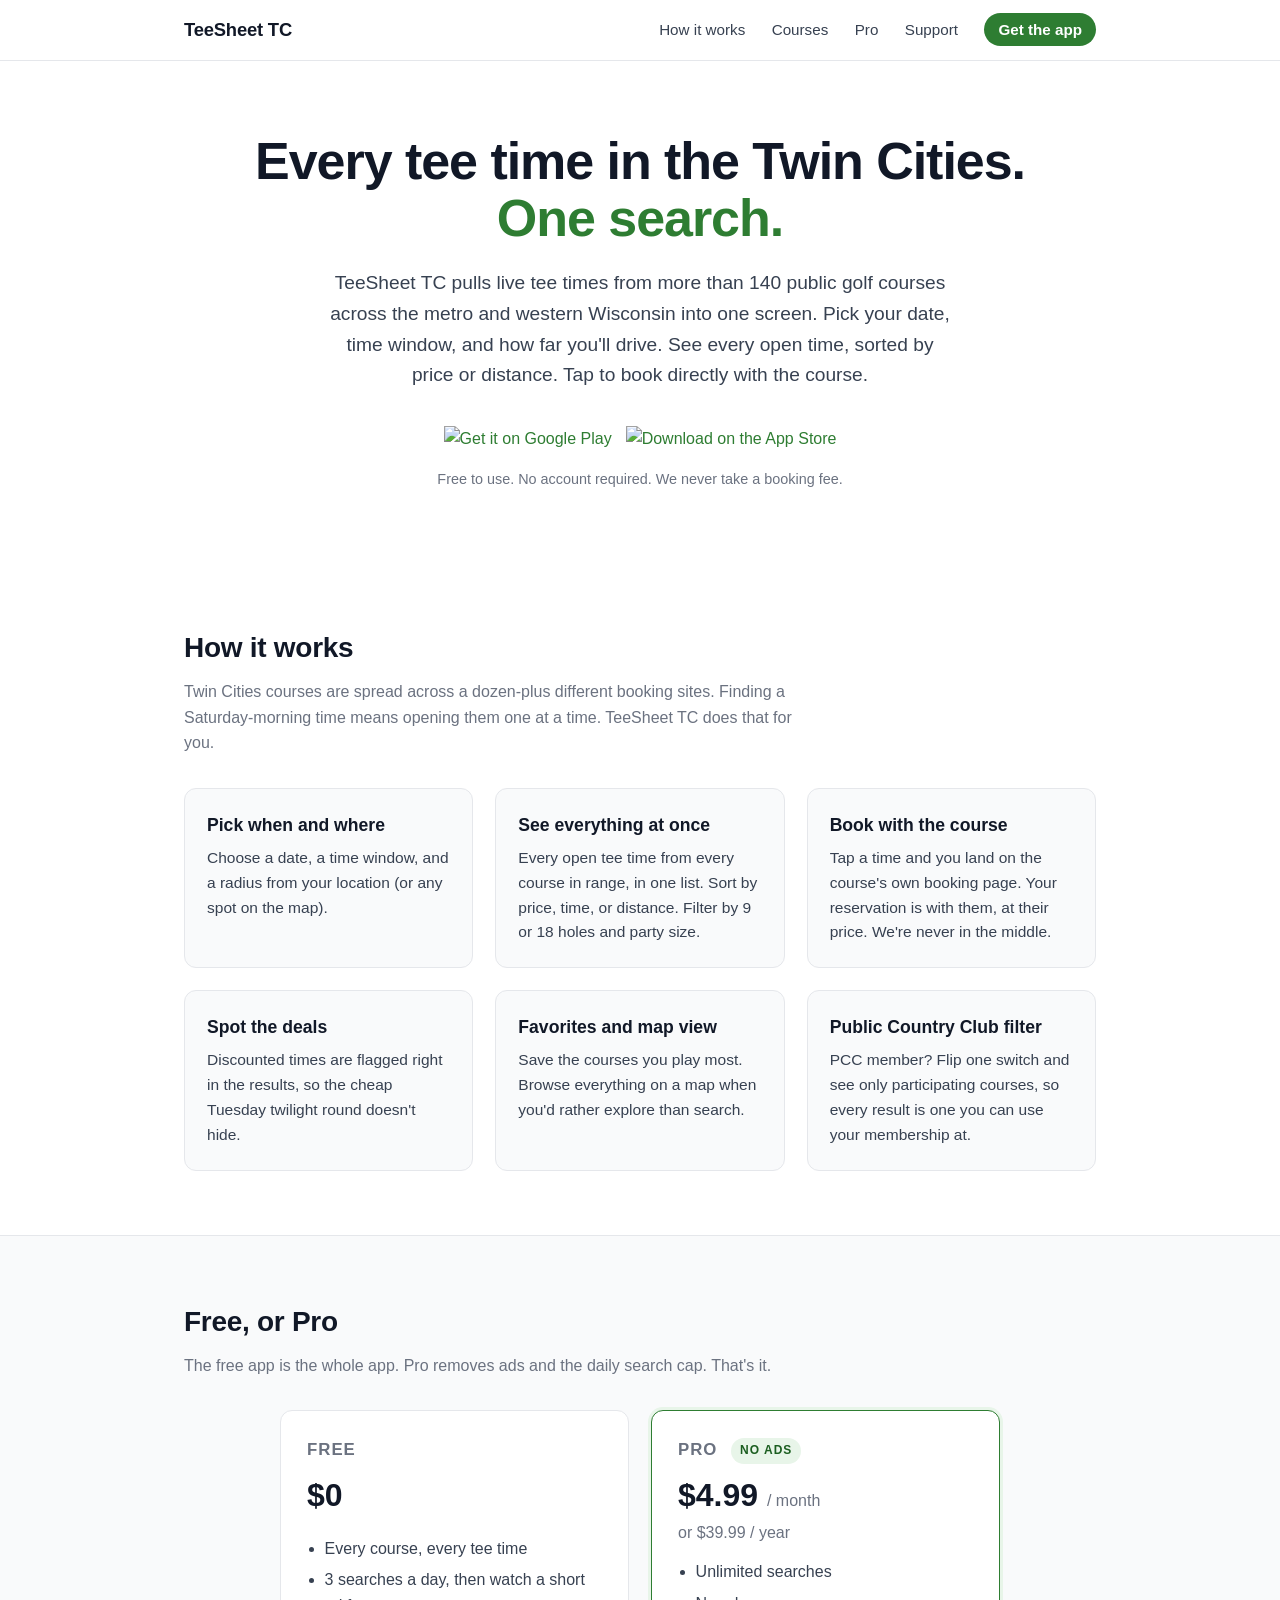
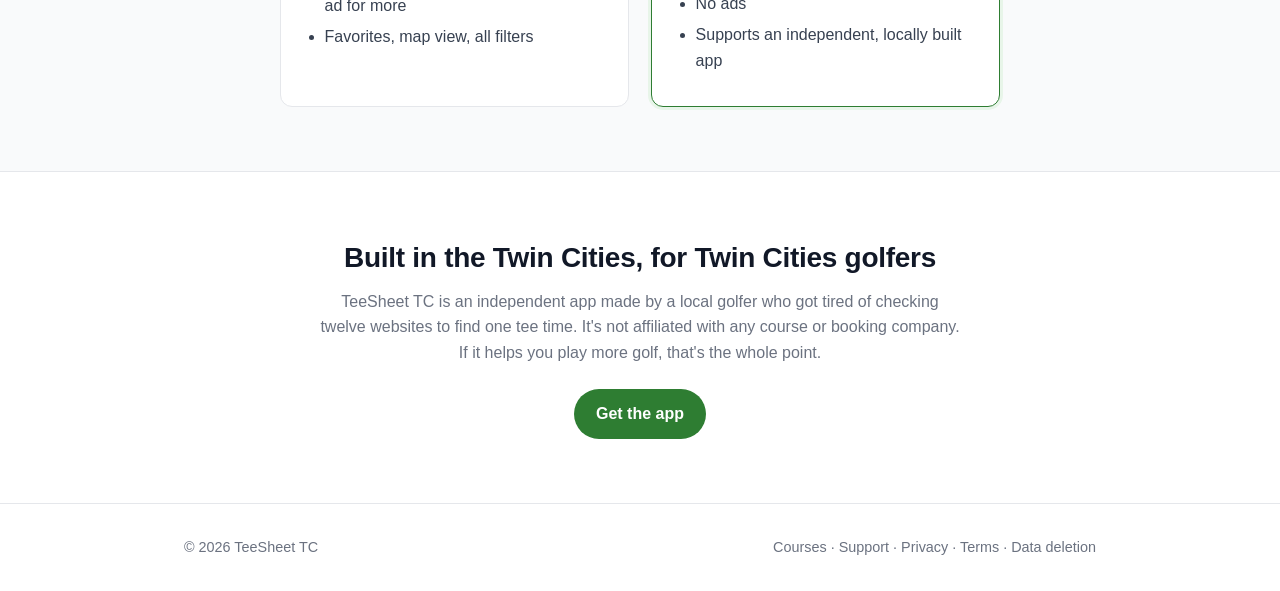
==== index.html @ ec81d826 "Landing: remove emoji icons and stats strip" ====
<!DOCTYPE html>
<html lang="en">
<head>
  <meta charset="UTF-8">
  <meta name="viewport" content="width=device-width, initial-scale=1.0">
  <title>TeeSheet TC — Every Twin Cities Tee Time, One App</title>
  <meta name="description" content="Live tee times from 140+ public golf courses across the Twin Cities metro and western Wisconsin, in one search. Pick a date, time, and distance; book directly with the course.">
  <meta property="og:title" content="TeeSheet TC — Every Twin Cities Tee Time, One App">
  <meta property="og:description" content="Live tee times from 140+ public golf courses across the Twin Cities metro, in one search. Book directly with the course.">
  <meta property="og:type" content="website">
  <link rel="stylesheet" href="styles.css">
</head>
<body>

<header class="site-header">
  <div class="wrap">
    <a class="brand" href="index.html">TeeSheet TC</a>
    <nav class="nav">
      <a href="#how">How it works</a>
      <a href="courses.html">Courses</a>
      <a href="#pro">Pro</a>
      <a href="support.html">Support</a>
      <a class="cta" href="#get">Get the app</a>
    </nav>
  </div>
</header>

<section class="hero" id="get">
  <div class="wrap">
    <h1>Every tee time in the Twin Cities.<br><span>One search.</span></h1>
    <p class="lede">TeeSheet TC pulls live tee times from more than 140 public golf courses across the metro and western Wisconsin into one screen. Pick your date, time window, and how far you'll drive. See every open time, sorted by price or distance. Tap to book directly with the course.</p>
    <div class="badges">
      <a href="https://play.google.com/store/apps/details?id=com.teesheetc.tee_times_app" aria-label="Get it on Google Play">
        <img alt="Get it on Google Play" src="https://play.google.com/intl/en_us/badges/static/images/badges/en_badge_web_generic.png" style="height:72px">
      </a>
      <!-- TODO: replace APP_STORE_ID with the numeric App Store id (apps.apple.com/us/app/teesheet-tc/idNNNNNNNNNN) -->
      <a href="https://apps.apple.com/us/app/teesheet-tc/idAPP_STORE_ID" aria-label="Download on the App Store">
        <img alt="Download on the App Store" src="https://tools.applemediaservices.com/api/badges/download-on-the-app-store/black/en-us?size=250x83" style="height:50px">
      </a>
    </div>
    <p class="fine">Free to use. No account required. We never take a booking fee.</p>
  </div>
</section>


<section class="block" id="how">
  <div class="wrap">
    <h2>How it works</h2>
    <p class="sub">Twin Cities courses are spread across a dozen-plus different booking sites. Finding a Saturday-morning time means opening them one at a time. TeeSheet TC does that for you.</p>
    <div class="grid">
      <div class="card"><h3>Pick when and where</h3><p>Choose a date, a time window, and a radius from your location (or any spot on the map).</p></div>
      <div class="card"><h3>See everything at once</h3><p>Every open tee time from every course in range, in one list. Sort by price, time, or distance. Filter by 9 or 18 holes and party size.</p></div>
      <div class="card"><h3>Book with the course</h3><p>Tap a time and you land on the course's own booking page. Your reservation is with them, at their price. We're never in the middle.</p></div>
      <div class="card"><h3>Spot the deals</h3><p>Discounted times are flagged right in the results, so the cheap Tuesday twilight round doesn't hide.</p></div>
      <div class="card"><h3>Favorites and map view</h3><p>Save the courses you play most. Browse everything on a map when you'd rather explore than search.</p></div>
      <div class="card"><h3>Public Country Club filter</h3><p>PCC member? Flip one switch and see only participating courses, so every result is one you can use your membership at.</p></div>
    </div>
  </div>
</section>

<section class="block" id="pro" style="background: var(--bg-alt); border-top: 1px solid var(--line); border-bottom: 1px solid var(--line);">
  <div class="wrap">
    <h2>Free, or Pro</h2>
    <p class="sub">The free app is the whole app. Pro removes ads and the daily search cap. That's it.</p>
    <div class="plans">
      <div class="plan">
        <h3>Free</h3>
        <div class="price">$0</div>
        <ul>
          <li>Every course, every tee time</li>
          <li>3 searches a day, then watch a short ad for more</li>
          <li>Favorites, map view, all filters</li>
        </ul>
      </div>
      <div class="plan pro">
        <h3>Pro <span class="tag">No ads</span></h3>
        <div class="price">$4.99 <small>/ month</small></div>
        <div class="muted" style="margin-top:-4px">or $39.99 / year</div>
        <ul>
          <li>Unlimited searches</li>
          <li>No ads</li>
          <li>Supports an independent, locally built app</li>
        </ul>
      </div>
    </div>
  </div>
</section>

<section class="block">
  <div class="wrap" style="text-align:center">
    <h2>Built in the Twin Cities, for Twin Cities golfers</h2>
    <p class="sub" style="margin: 0 auto 1.5em">TeeSheet TC is an independent app made by a local golfer who got tired of checking twelve websites to find one tee time. It's not affiliated with any course or booking company. If it helps you play more golf, that's the whole point.</p>
    <a class="cta" href="#get" style="display:inline-block; background: var(--green); color:#fff; padding: 12px 22px; border-radius: 999px; font-weight: 600;">Get the app</a>
  </div>
</section>

<footer class="site-footer">
  <div class="wrap">
    <span>© 2026 TeeSheet TC</span>
    <span>
      <a href="courses.html">Courses</a> ·
      <a href="support.html">Support</a> ·
      <a href="privacy.html">Privacy</a> ·
      <a href="terms.html">Terms</a> ·
      <a href="delete-account.html">Data deletion</a>
    </span>
  </div>
</footer>

</body>
</html>
---- styles.css ----
/* TeeSheet TC marketing site — shared styles. Brand green matches the app's
   seed color (#2E7D32). No framework, no build step. */
:root {
  --green: #2E7D32;
  --green-dark: #1B5E20;
  --green-light: #E8F5E9;
  --ink: #111827;
  --ink-soft: #374151;
  --muted: #6B7280;
  --line: #E5E7EB;
  --bg: #FFFFFF;
  --bg-alt: #F9FAFB;
  --radius: 12px;
  --max: 960px;
}
@media (prefers-color-scheme: dark) {
  :root {
    --green: #66BB6A;
    --green-dark: #81C784;
    --green-light: #1B2E1C;
    --ink: #F3F4F6;
    --ink-soft: #D1D5DB;
    --muted: #9CA3AF;
    --line: #374151;
    --bg: #0F1115;
    --bg-alt: #171A21;
  }
}
* { box-sizing: border-box; }
html { scroll-behavior: smooth; }
body {
  margin: 0;
  font-family: -apple-system, BlinkMacSystemFont, 'Segoe UI', Roboto, Helvetica, Arial, sans-serif;
  color: var(--ink);
  background: var(--bg);
  line-height: 1.6;
  -webkit-font-smoothing: antialiased;
}
a { color: var(--green); text-decoration: none; }
a:hover { text-decoration: underline; }
img { max-width: 100%; height: auto; }
.wrap { max-width: var(--max); margin: 0 auto; padding: 0 24px; }

/* Header / nav */
.site-header { border-bottom: 1px solid var(--line); background: var(--bg); position: sticky; top: 0; z-index: 10; }
.site-header .wrap { display: flex; align-items: center; justify-content: space-between; height: 60px; }
.brand { font-weight: 700; font-size: 1.15rem; color: var(--ink); letter-spacing: -0.01em; }
.brand:hover { text-decoration: none; color: var(--green); }
.nav a { margin-left: 22px; font-size: 0.95rem; color: var(--ink-soft); }
.nav a:hover { color: var(--green); text-decoration: none; }
.nav a.cta { background: var(--green); color: #fff; padding: 8px 14px; border-radius: 999px; font-weight: 600; }
.nav a.cta:hover { background: var(--green-dark); }
@media (max-width: 600px) { .nav a:not(.cta) { display: none; } }

/* Hero */
.hero { padding: 72px 0 56px; text-align: center; }
.hero h1 { font-size: clamp(2rem, 5vw, 3.25rem); line-height: 1.1; margin: 0 0 0.4em; letter-spacing: -0.02em; }
.hero h1 span { color: var(--green); }
.hero .lede { font-size: 1.2rem; color: var(--ink-soft); max-width: 620px; margin: 0 auto 1.8em; }
.badges { display: flex; gap: 14px; justify-content: center; flex-wrap: wrap; align-items: center; }
.badges img { height: 56px; width: auto; }
.badges a:hover { opacity: 0.9; }
.hero .fine { color: var(--muted); font-size: 0.9rem; margin-top: 1.2em; }

/* Sections */
section.block { padding: 64px 0; }
section.block h2 { font-size: 1.75rem; margin: 0 0 0.3em; letter-spacing: -0.01em; }
section.block .sub { color: var(--muted); margin: 0 0 2em; max-width: 640px; }
.grid { display: grid; grid-template-columns: repeat(auto-fit, minmax(260px, 1fr)); gap: 22px; }
.card { background: var(--bg-alt); border: 1px solid var(--line); border-radius: var(--radius); padding: 22px; }
.card h3 { margin: 0 0 0.4em; font-size: 1.1rem; }
.card p { margin: 0; color: var(--ink-soft); font-size: 0.97rem; }

/* Pricing */
.plans { display: grid; grid-template-columns: repeat(auto-fit, minmax(260px, 1fr)); gap: 22px; max-width: 720px; margin: 0 auto; }
.plan { border: 1px solid var(--line); border-radius: var(--radius); padding: 26px; background: var(--bg); }
.plan.pro { border-color: var(--green); box-shadow: 0 0 0 3px var(--green-light); }
.plan h3 { margin: 0; font-size: 1.05rem; text-transform: uppercase; letter-spacing: 0.06em; color: var(--muted); }
.plan .price { font-size: 2rem; font-weight: 700; margin: 6px 0 2px; }
.plan .price small { font-size: 1rem; font-weight: 400; color: var(--muted); }
.plan ul { padding-left: 1.1em; margin: 14px 0 0; color: var(--ink-soft); }
.plan li { margin: 6px 0; }
.tag { display: inline-block; background: var(--green-light); color: var(--green-dark); font-size: 0.75rem; font-weight: 700; padding: 3px 9px; border-radius: 999px; margin-left: 8px; vertical-align: middle; }

/* Course directory */
.toolbar { display: flex; gap: 12px; flex-wrap: wrap; margin-bottom: 18px; }
.toolbar input { flex: 1 1 260px; padding: 10px 14px; border: 1px solid var(--line); border-radius: 8px; font-size: 1rem; background: var(--bg); color: var(--ink); }
.toolbar label { display: flex; align-items: center; gap: 6px; color: var(--ink-soft); font-size: 0.95rem; white-space: nowrap; }
table.courses { width: 100%; border-collapse: collapse; font-size: 0.95rem; }
table.courses th, table.courses td { text-align: left; padding: 10px 12px; border-bottom: 1px solid var(--line); }
table.courses th { color: var(--muted); font-weight: 600; font-size: 0.8rem; text-transform: uppercase; letter-spacing: 0.05em; }
table.courses tr:hover td { background: var(--bg-alt); }
.pcc { display: inline-block; background: var(--green-light); color: var(--green-dark); font-size: 0.7rem; font-weight: 700; padding: 2px 7px; border-radius: 4px; }
.muted { color: var(--muted); }
@media (max-width: 600px) { table.courses .hide-sm { display: none; } }

/* Footer */
.site-footer { border-top: 1px solid var(--line); padding: 32px 0; color: var(--muted); font-size: 0.9rem; }
.site-footer .wrap { display: flex; flex-wrap: wrap; gap: 10px 24px; align-items: center; justify-content: space-between; }
.site-footer a { color: var(--muted); }
.site-footer a:hover { color: var(--green); }

/* Simple content pages (support etc.) */
.prose { max-width: 720px; margin: 0 auto; padding: 56px 24px; }
.prose h1 { font-size: 2rem; margin-bottom: 0.3em; }
.prose h2 { font-size: 1.25rem; margin-top: 1.6em; }
.prose p, .prose li { color: var(--ink-soft); }
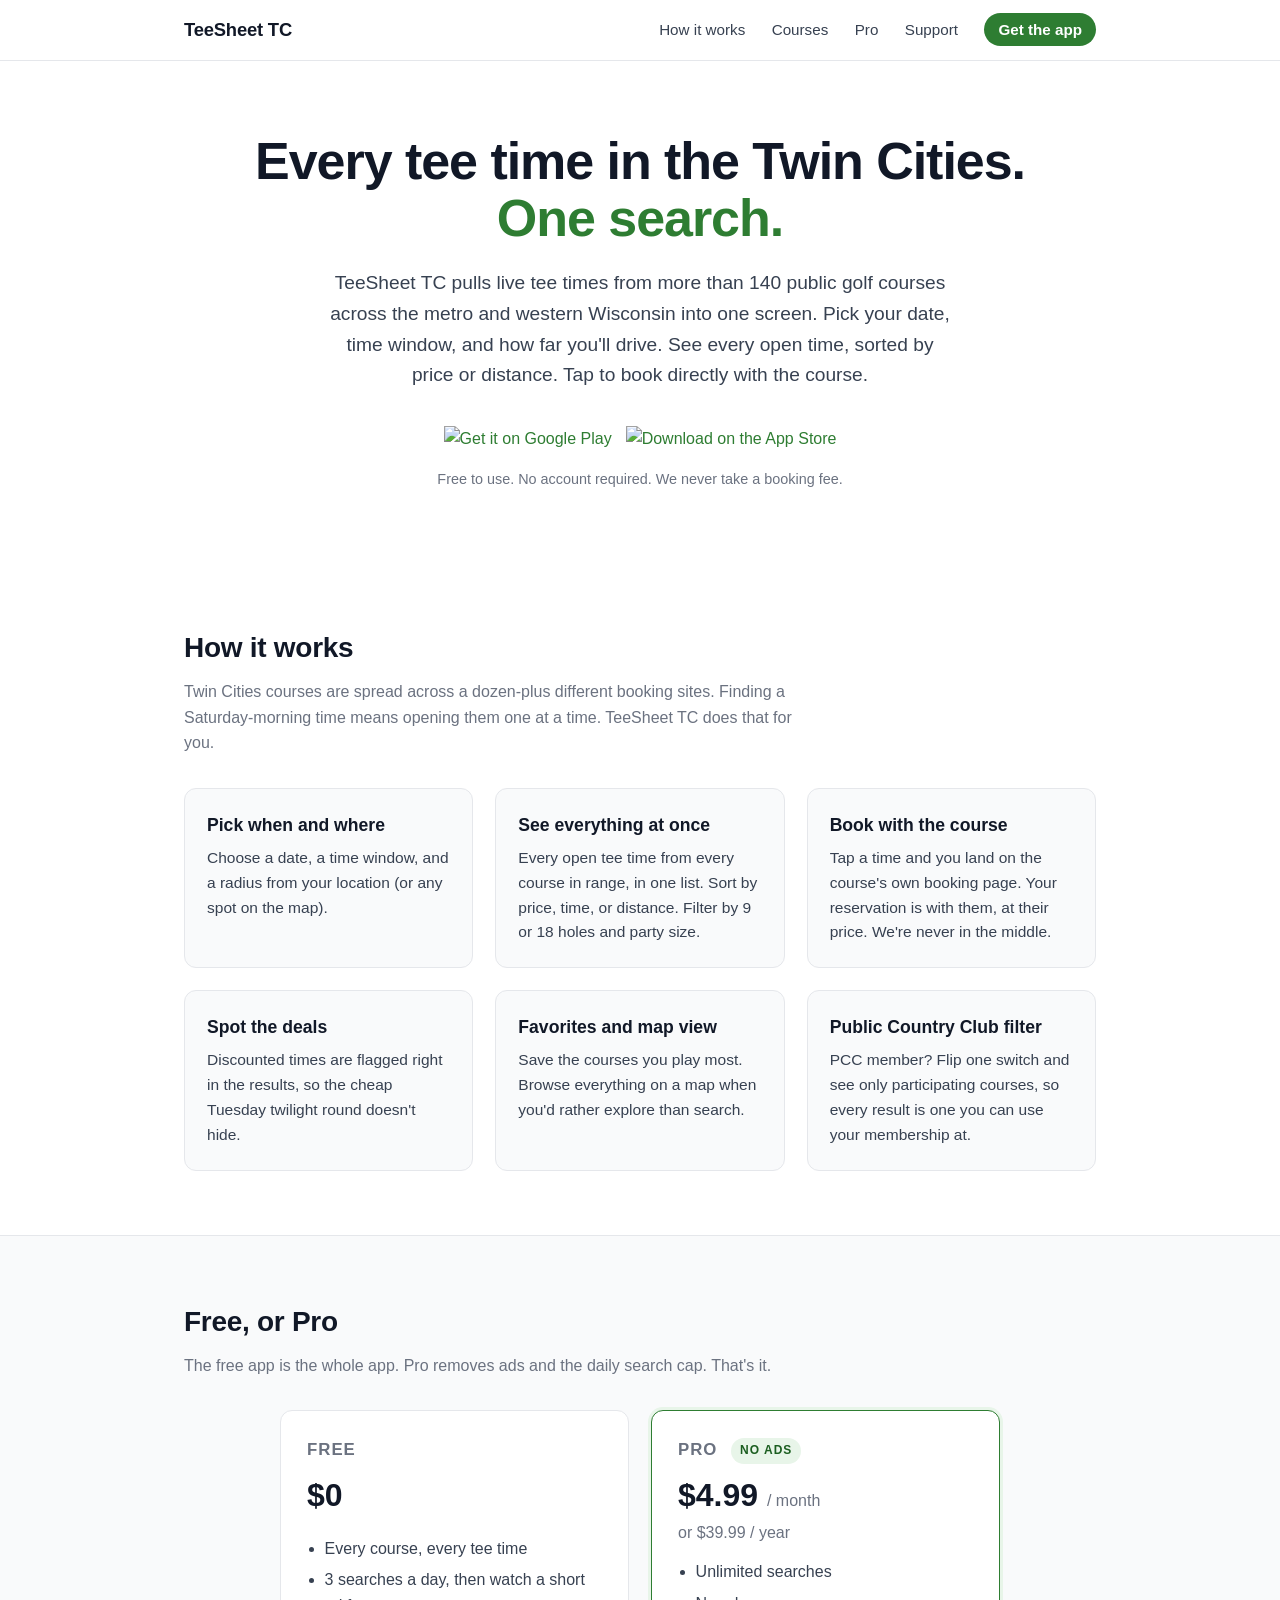
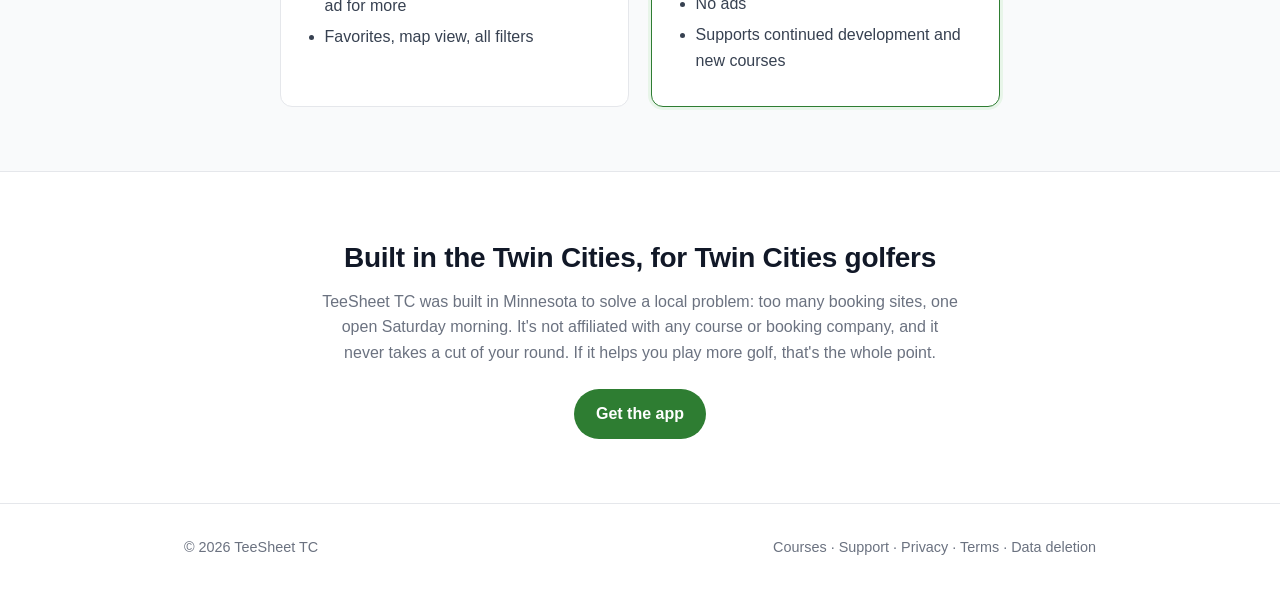
==== commit a4fba5f8: "Copy: speak as a product, not a solo developer" ====
--- a/index.html
+++ b/index.html
@@ -79,7 +79,7 @@
         <ul>
           <li>Unlimited searches</li>
           <li>No ads</li>
-          <li>Supports an independent, locally built app</li>
+          <li>Supports continued development and new courses</li>
         </ul>
       </div>
     </div>
@@ -89,7 +89,7 @@
 <section class="block">
   <div class="wrap" style="text-align:center">
     <h2>Built in the Twin Cities, for Twin Cities golfers</h2>
-    <p class="sub" style="margin: 0 auto 1.5em">TeeSheet TC is an independent app made by a local golfer who got tired of checking twelve websites to find one tee time. It's not affiliated with any course or booking company. If it helps you play more golf, that's the whole point.</p>
+    <p class="sub" style="margin: 0 auto 1.5em">TeeSheet TC was built in Minnesota to solve a local problem: too many booking sites, one open Saturday morning. It's not affiliated with any course or booking company, and it never takes a cut of your round. If it helps you play more golf, that's the whole point.</p>
     <a class="cta" href="#get" style="display:inline-block; background: var(--green); color:#fff; padding: 12px 22px; border-radius: 999px; font-weight: 600;">Get the app</a>
   </div>
 </section>
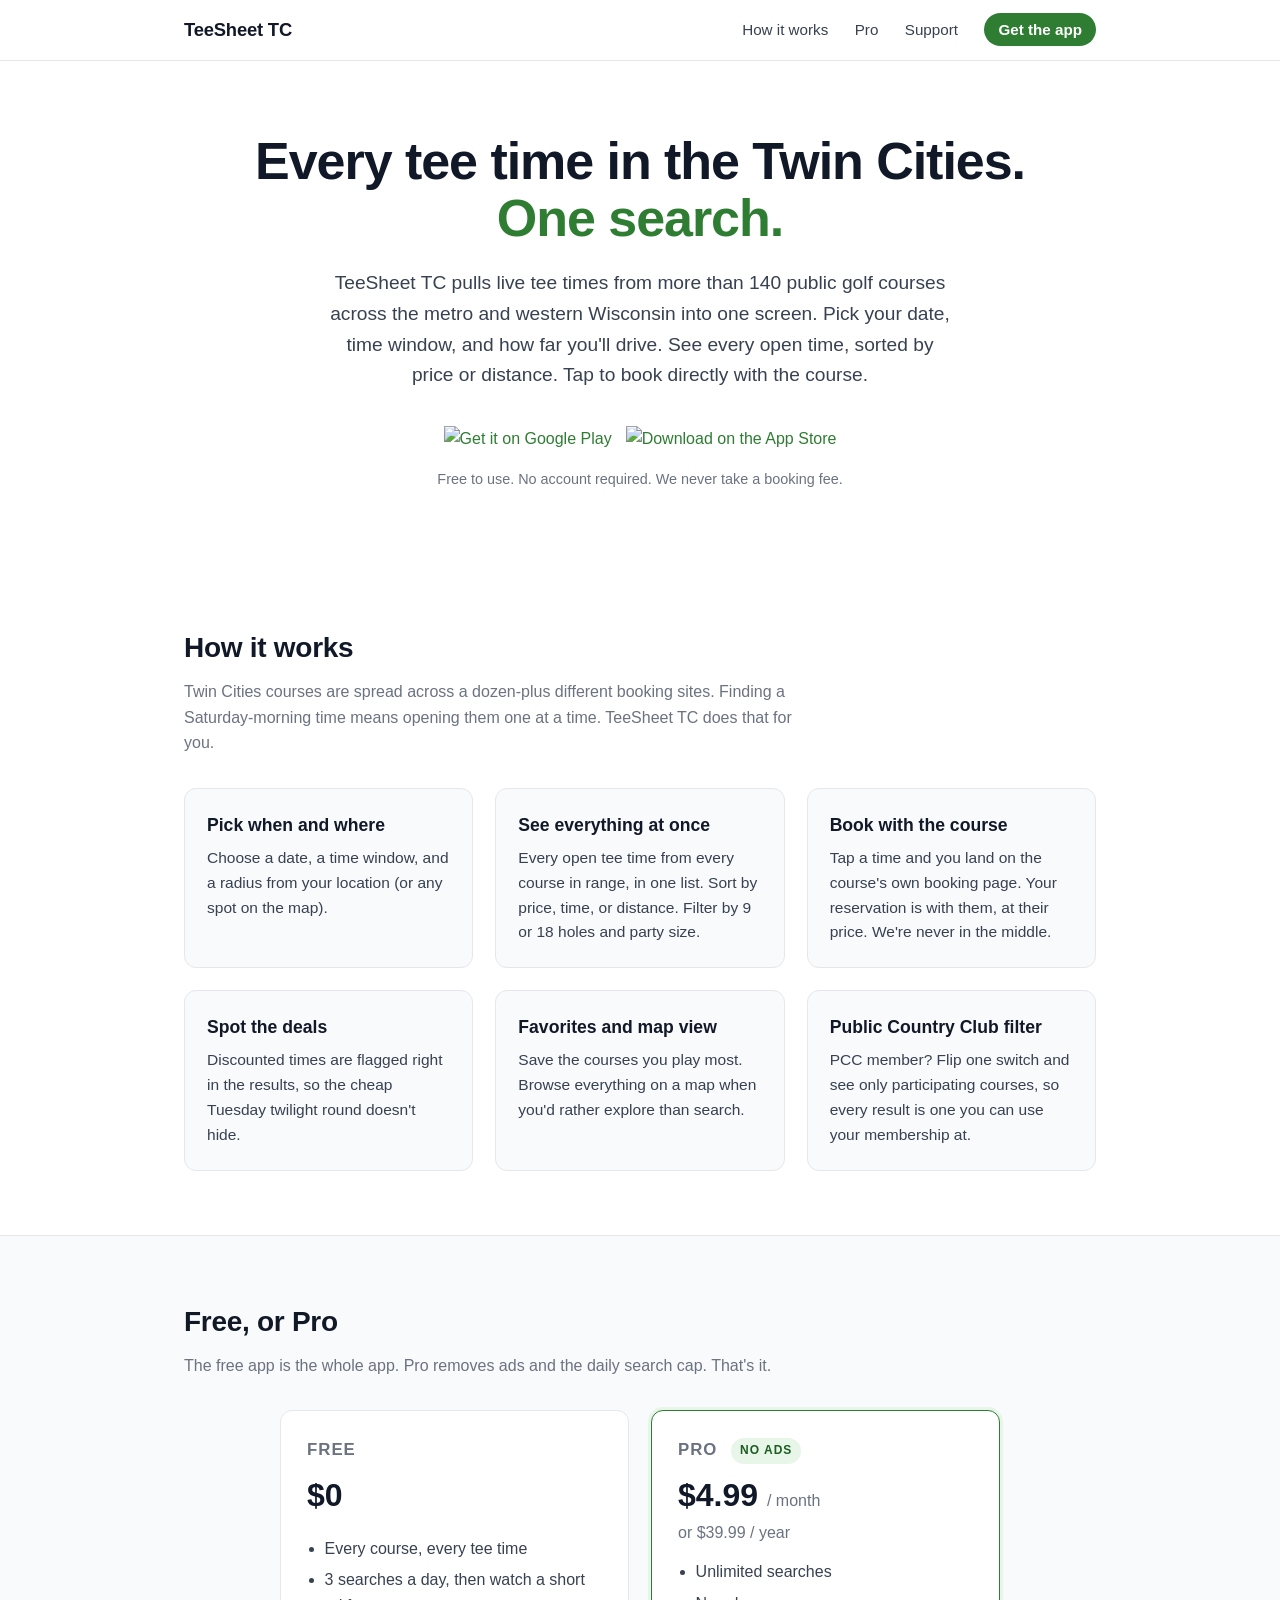
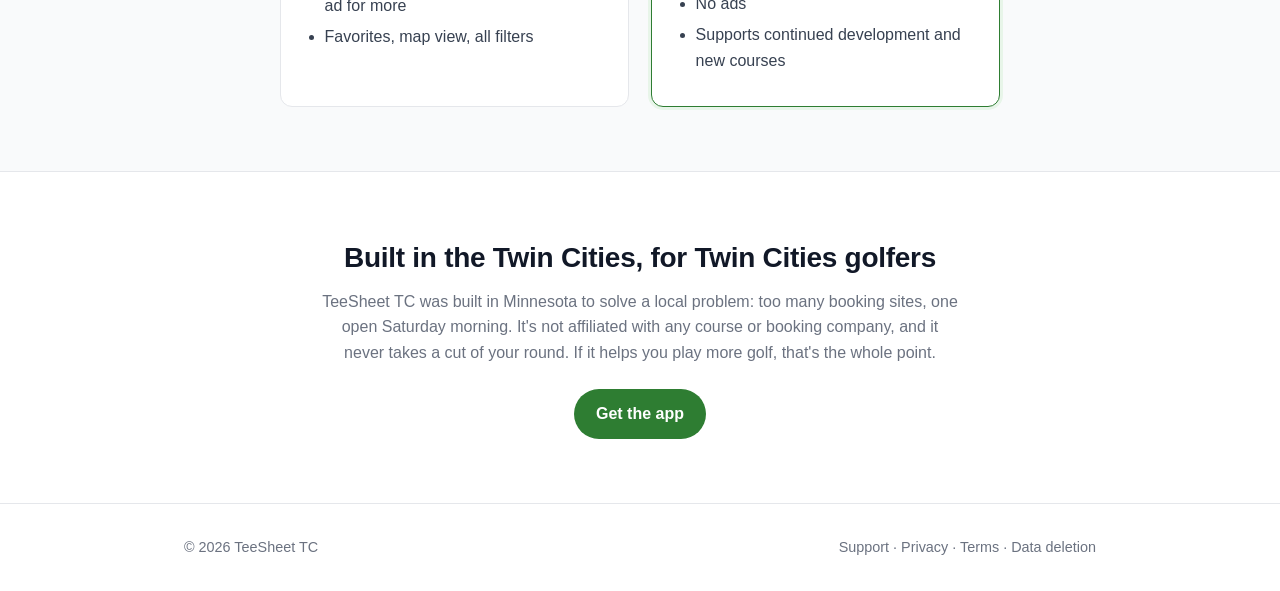
==== commit 67d70657: "Remove courses directory page" ====
--- a/index.html
+++ b/index.html
@@ -17,7 +17,6 @@
     <a class="brand" href="index.html">TeeSheet TC</a>
     <nav class="nav">
       <a href="#how">How it works</a>
-      <a href="courses.html">Courses</a>
       <a href="#pro">Pro</a>
       <a href="support.html">Support</a>
       <a class="cta" href="#get">Get the app</a>
@@ -33,8 +32,7 @@
       <a href="https://play.google.com/store/apps/details?id=com.teesheetc.tee_times_app" aria-label="Get it on Google Play">
         <img alt="Get it on Google Play" src="https://play.google.com/intl/en_us/badges/static/images/badges/en_badge_web_generic.png" style="height:72px">
       </a>
-      <!-- TODO: replace APP_STORE_ID with the numeric App Store id (apps.apple.com/us/app/teesheet-tc/idNNNNNNNNNN) -->
-      <a href="https://apps.apple.com/us/app/teesheet-tc/idAPP_STORE_ID" aria-label="Download on the App Store">
+      <a href="https://apps.apple.com/us/app/teesheet-tc/id6762153205" aria-label="Download on the App Store">
         <img alt="Download on the App Store" src="https://tools.applemediaservices.com/api/badges/download-on-the-app-store/black/en-us?size=250x83" style="height:50px">
       </a>
     </div>
@@ -98,7 +96,6 @@
   <div class="wrap">
     <span>© 2026 TeeSheet TC</span>
     <span>
-      <a href="courses.html">Courses</a> ·
       <a href="support.html">Support</a> ·
       <a href="privacy.html">Privacy</a> ·
       <a href="terms.html">Terms</a> ·
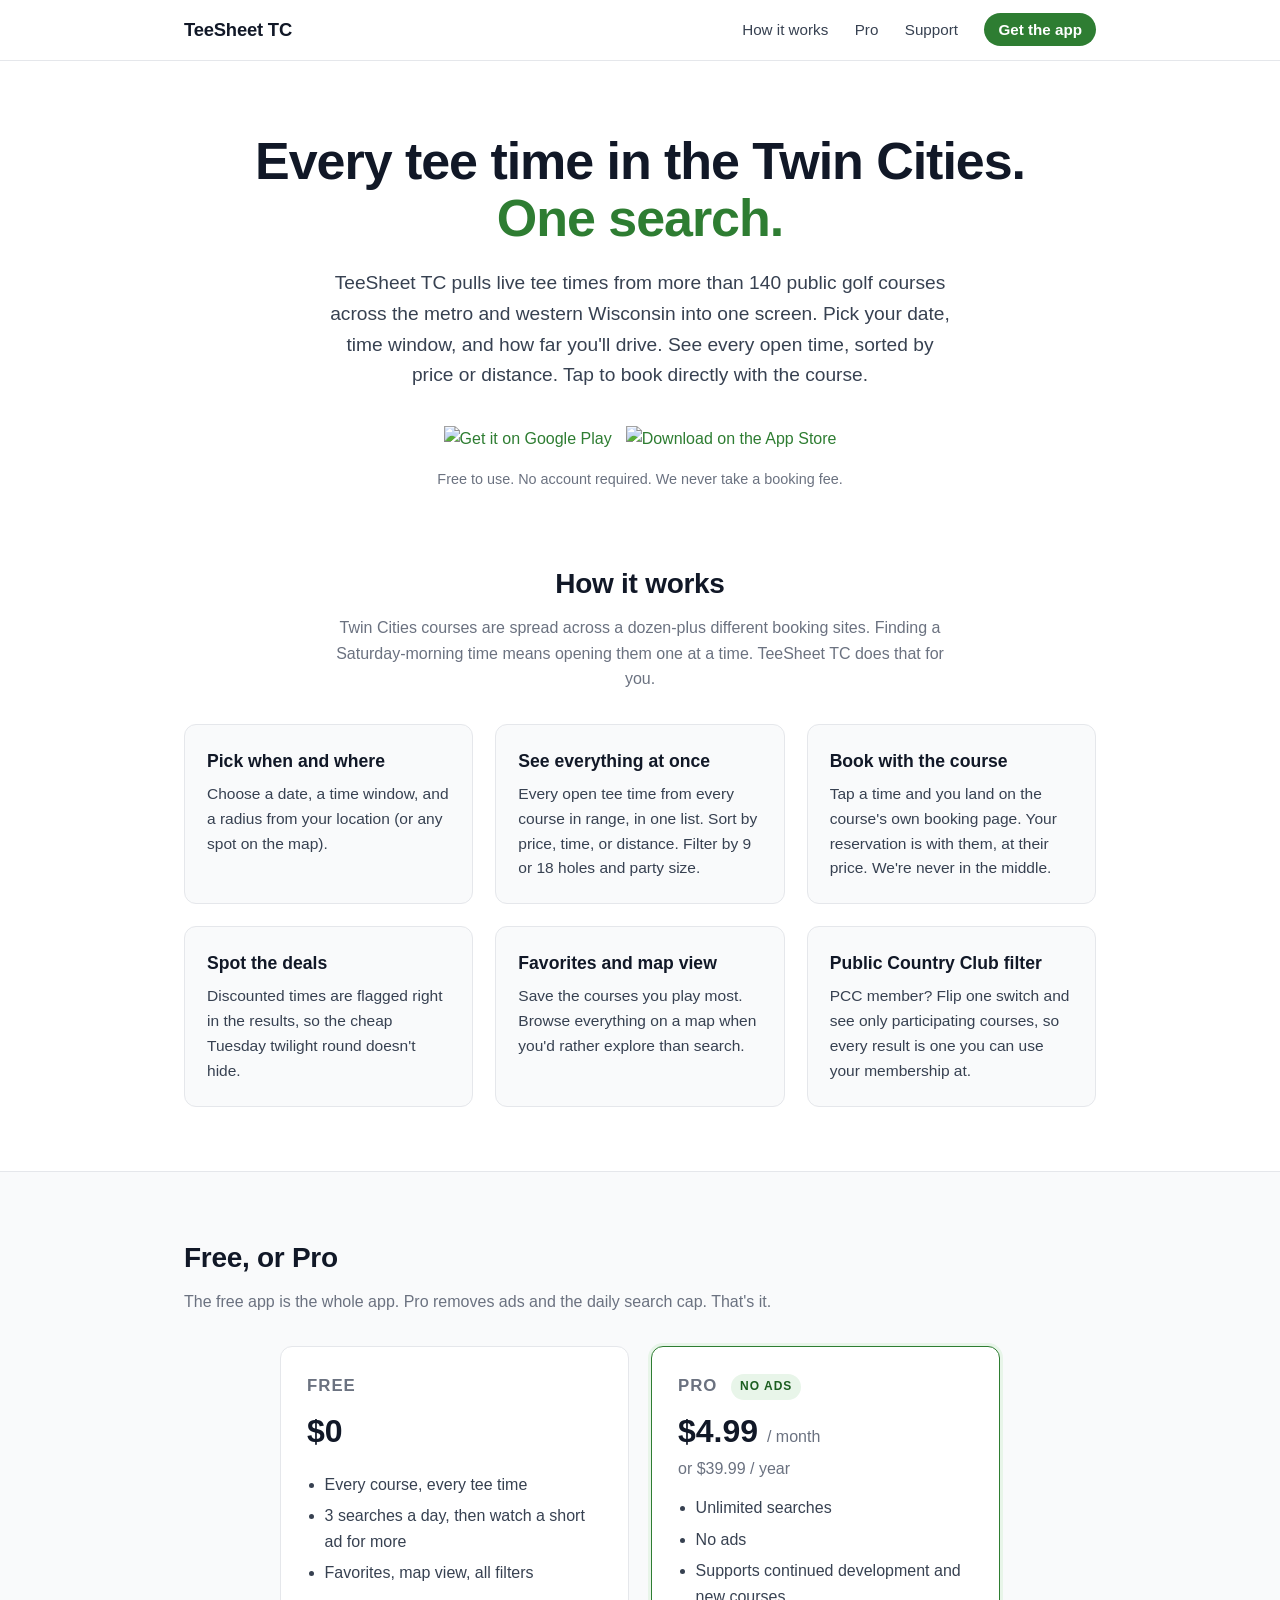
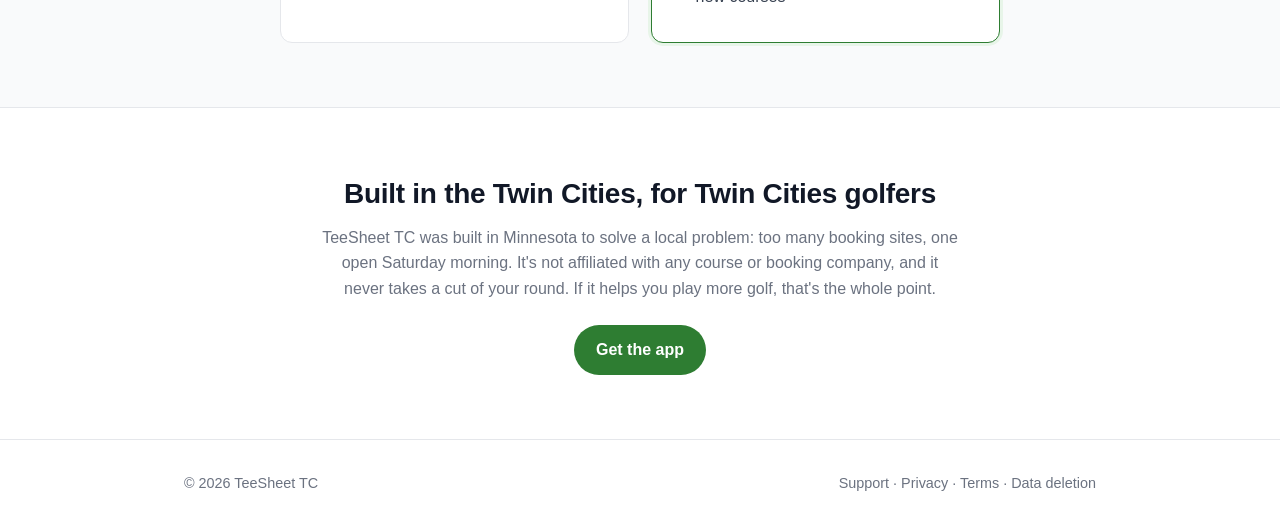
==== commit 6cc32e40: "Landing: center How it works, tighten spacing around hero" ====
--- a/index.html
+++ b/index.html
@@ -41,7 +41,7 @@
 </section>
 
 
-<section class="block" id="how">
+<section class="block centered" id="how">
   <div class="wrap">
     <h2>How it works</h2>
     <p class="sub">Twin Cities courses are spread across a dozen-plus different booking sites. Finding a Saturday-morning time means opening them one at a time. TeeSheet TC does that for you.</p>
--- a/styles.css
+++ b/styles.css
@@ -53,7 +53,7 @@
 @media (max-width: 600px) { .nav a:not(.cta) { display: none; } }
 
 /* Hero */
-.hero { padding: 72px 0 56px; text-align: center; }
+.hero { padding: 72px 0 24px; text-align: center; }
 .hero h1 { font-size: clamp(2rem, 5vw, 3.25rem); line-height: 1.1; margin: 0 0 0.4em; letter-spacing: -0.02em; }
 .hero h1 span { color: var(--green); }
 .hero .lede { font-size: 1.2rem; color: var(--ink-soft); max-width: 620px; margin: 0 auto 1.8em; }
@@ -64,6 +64,9 @@
 
 /* Sections */
 section.block { padding: 64px 0; }
+section.block.centered { padding-top: 32px; text-align: center; }
+section.block.centered .sub { margin-left: auto; margin-right: auto; }
+section.block.centered .grid { text-align: left; }
 section.block h2 { font-size: 1.75rem; margin: 0 0 0.3em; letter-spacing: -0.01em; }
 section.block .sub { color: var(--muted); margin: 0 0 2em; max-width: 640px; }
 .grid { display: grid; grid-template-columns: repeat(auto-fit, minmax(260px, 1fr)); gap: 22px; }
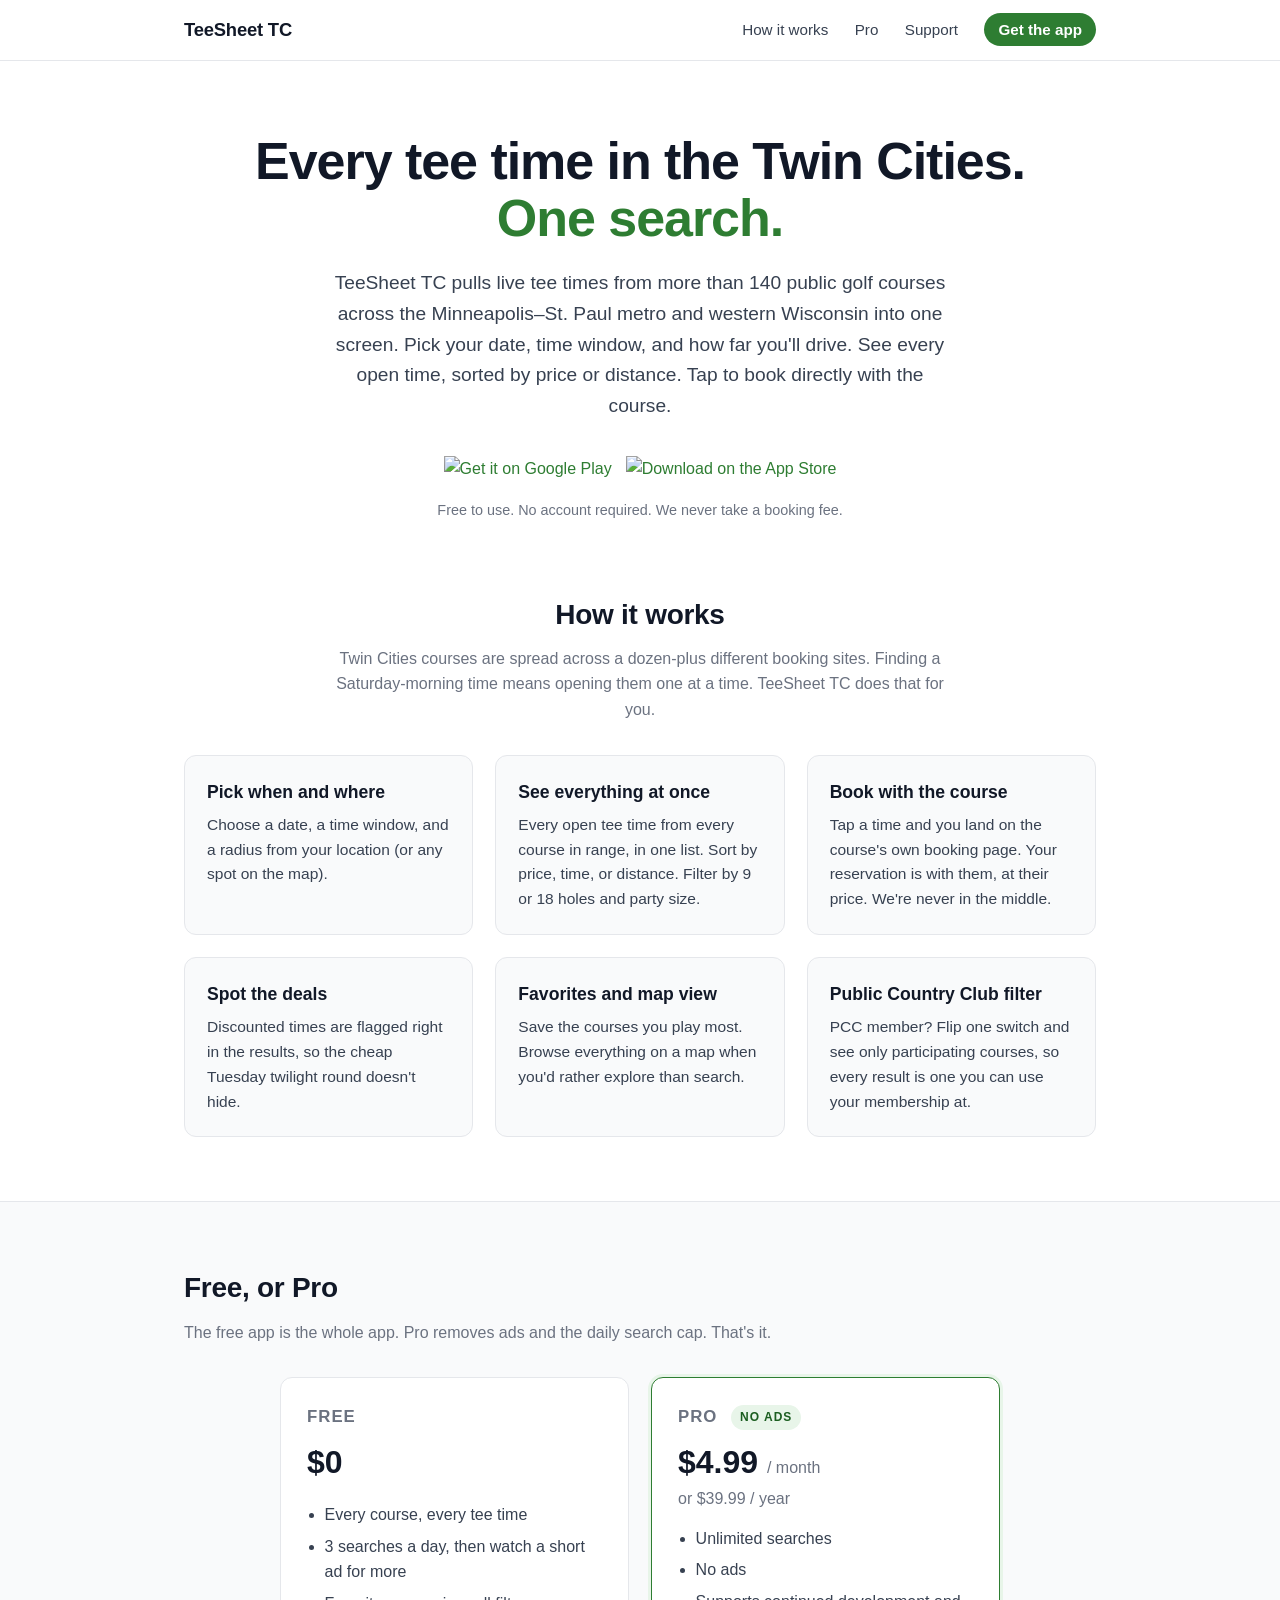
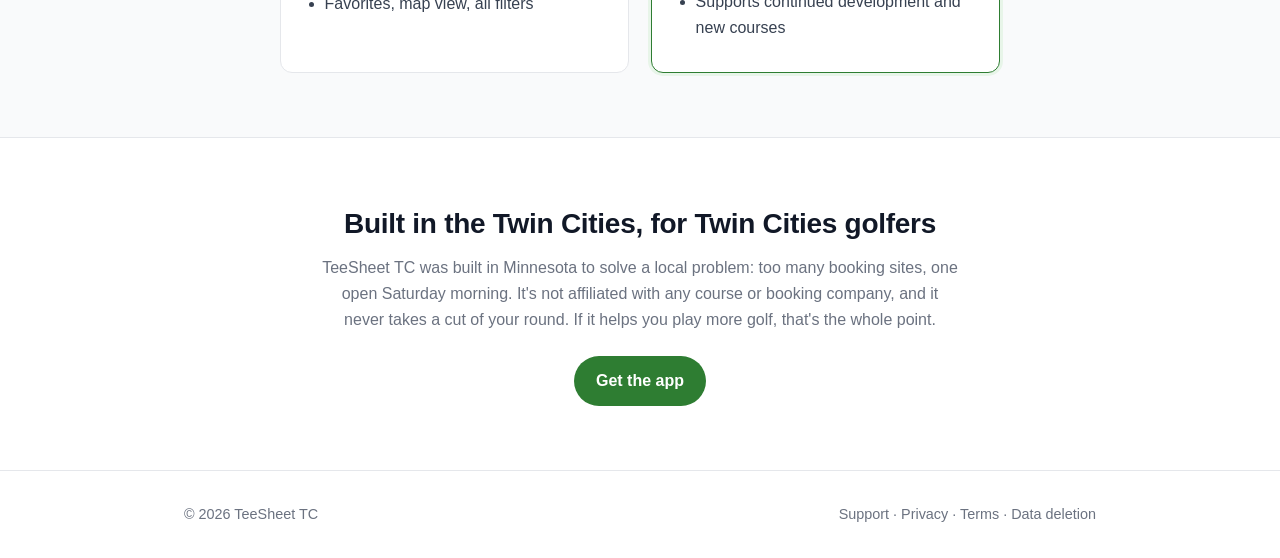
==== commit a766d17d: "SEO + assets: favicons/touch icons/OG image from app icon, canonical+OG+Twitter meta, JSON-LD (app/o" ====
--- a/index.html
+++ b/index.html
@@ -3,12 +3,78 @@
 <head>
   <meta charset="UTF-8">
   <meta name="viewport" content="width=device-width, initial-scale=1.0">
-  <title>TeeSheet TC — Every Twin Cities Tee Time, One App</title>
-  <meta name="description" content="Live tee times from 140+ public golf courses across the Twin Cities metro and western Wisconsin, in one search. Pick a date, time, and distance; book directly with the course.">
-  <meta property="og:title" content="TeeSheet TC — Every Twin Cities Tee Time, One App">
-  <meta property="og:description" content="Live tee times from 140+ public golf courses across the Twin Cities metro, in one search. Book directly with the course.">
+  <title>TeeSheet TC: Every Twin Cities Tee Time, One App</title>
+  <meta name="description" content="Live tee times from 140+ public golf courses across the Twin Cities metro and western Wisconsin, in one search. Pick a date, time, and distance; book directly with the course. Free on iOS and Android.">
+  <link rel="canonical" href="https://teesheettc.com/">
+  <meta name="robots" content="index, follow">
+  <meta name="theme-color" content="#2E7D32">
+
+  <!-- Icons (generated from the app icon) -->
+  <link rel="icon" href="/favicon.ico" sizes="any">
+  <link rel="icon" type="image/png" sizes="32x32" href="/assets/favicon-32.png">
+  <link rel="icon" type="image/png" sizes="16x16" href="/assets/favicon-16.png">
+  <link rel="apple-touch-icon" sizes="180x180" href="/assets/apple-touch-icon.png">
+  <link rel="manifest" href="/site.webmanifest">
+
+  <!-- Open Graph / Twitter -->
   <meta property="og:type" content="website">
-  <link rel="stylesheet" href="styles.css">
+  <meta property="og:site_name" content="TeeSheet TC">
+  <meta property="og:locale" content="en_US">
+  <meta property="og:url" content="https://teesheettc.com/">
+  <meta property="og:title" content="TeeSheet TC: Every Twin Cities Tee Time, One App">
+  <meta property="og:description" content="Live tee times from 140+ public golf courses across the Twin Cities metro and western Wisconsin, in one search. Pick a date, time, and distance; book directly with the course. Free on iOS and Android.">
+  <meta property="og:image" content="https://teesheettc.com/assets/og-image.png">
+  <meta property="og:image:width" content="1200">
+  <meta property="og:image:height" content="630">
+  <meta property="og:image:alt" content="TeeSheet TC: every tee time in the Twin Cities, one search">
+  <meta name="twitter:card" content="summary_large_image">
+  <meta name="twitter:title" content="TeeSheet TC: Every Twin Cities Tee Time, One App">
+  <meta name="twitter:description" content="Live tee times from 140+ public golf courses across the Twin Cities metro and western Wisconsin, in one search. Pick a date, time, and distance; book directly with the course. Free on iOS and Android.">
+  <meta name="twitter:image" content="https://teesheettc.com/assets/og-image.png">
+
+  <link rel="stylesheet" href="/styles.css">
+  <script type="application/ld+json">
+  {
+    "@context": "https://schema.org",
+    "@graph": [
+      {
+        "@type": "MobileApplication",
+        "name": "TeeSheet TC",
+        "operatingSystem": "iOS, Android",
+        "applicationCategory": "SportsApplication",
+        "description": "Live tee times from 140+ public golf courses across the Twin Cities metro and western Wisconsin, in one search. Book directly with the course.",
+        "url": "https://teesheettc.com/",
+        "image": "https://teesheettc.com/assets/icon-512.png",
+        "offers": [
+          {"@type": "Offer", "price": "0", "priceCurrency": "USD", "description": "Free"},
+          {"@type": "Offer", "price": "4.99", "priceCurrency": "USD", "description": "TeeSheet TC Pro, monthly"},
+          {"@type": "Offer", "price": "39.99", "priceCurrency": "USD", "description": "TeeSheet TC Pro, yearly"}
+        ],
+        "installUrl": [
+          "https://apps.apple.com/us/app/teesheet-tc/id6762153205",
+          "https://play.google.com/store/apps/details?id=com.teesheetc.tee_times_app"
+        ],
+        "areaServed": {"@type": "Place", "name": "Minneapolis-Saint Paul, Minnesota and western Wisconsin"},
+        "publisher": {"@id": "https://teesheettc.com/#org"}
+      },
+      {
+        "@type": "Organization",
+        "@id": "https://teesheettc.com/#org",
+        "name": "TeeSheet TC",
+        "url": "https://teesheettc.com/",
+        "logo": "https://teesheettc.com/assets/icon-512.png",
+        "email": "teesheet@ribby.dev",
+        "contactPoint": {"@type": "ContactPoint", "contactType": "customer support", "email": "teesheet@ribby.dev"}
+      },
+      {
+        "@type": "WebSite",
+        "name": "TeeSheet TC",
+        "url": "https://teesheettc.com/",
+        "publisher": {"@id": "https://teesheettc.com/#org"}
+      }
+    ]
+  }
+  </script>
 </head>
 <body>
 
@@ -27,7 +93,7 @@
 <section class="hero" id="get">
   <div class="wrap">
     <h1>Every tee time in the Twin Cities.<br><span>One search.</span></h1>
-    <p class="lede">TeeSheet TC pulls live tee times from more than 140 public golf courses across the metro and western Wisconsin into one screen. Pick your date, time window, and how far you'll drive. See every open time, sorted by price or distance. Tap to book directly with the course.</p>
+    <p class="lede">TeeSheet TC pulls live tee times from more than 140 public golf courses across the Minneapolis–St. Paul metro and western Wisconsin into one screen. Pick your date, time window, and how far you'll drive. See every open time, sorted by price or distance. Tap to book directly with the course.</p>
     <div class="badges">
       <a href="https://play.google.com/store/apps/details?id=com.teesheetc.tee_times_app" aria-label="Get it on Google Play">
         <img alt="Get it on Google Play" src="https://play.google.com/intl/en_us/badges/static/images/badges/en_badge_web_generic.png" style="height:72px">
